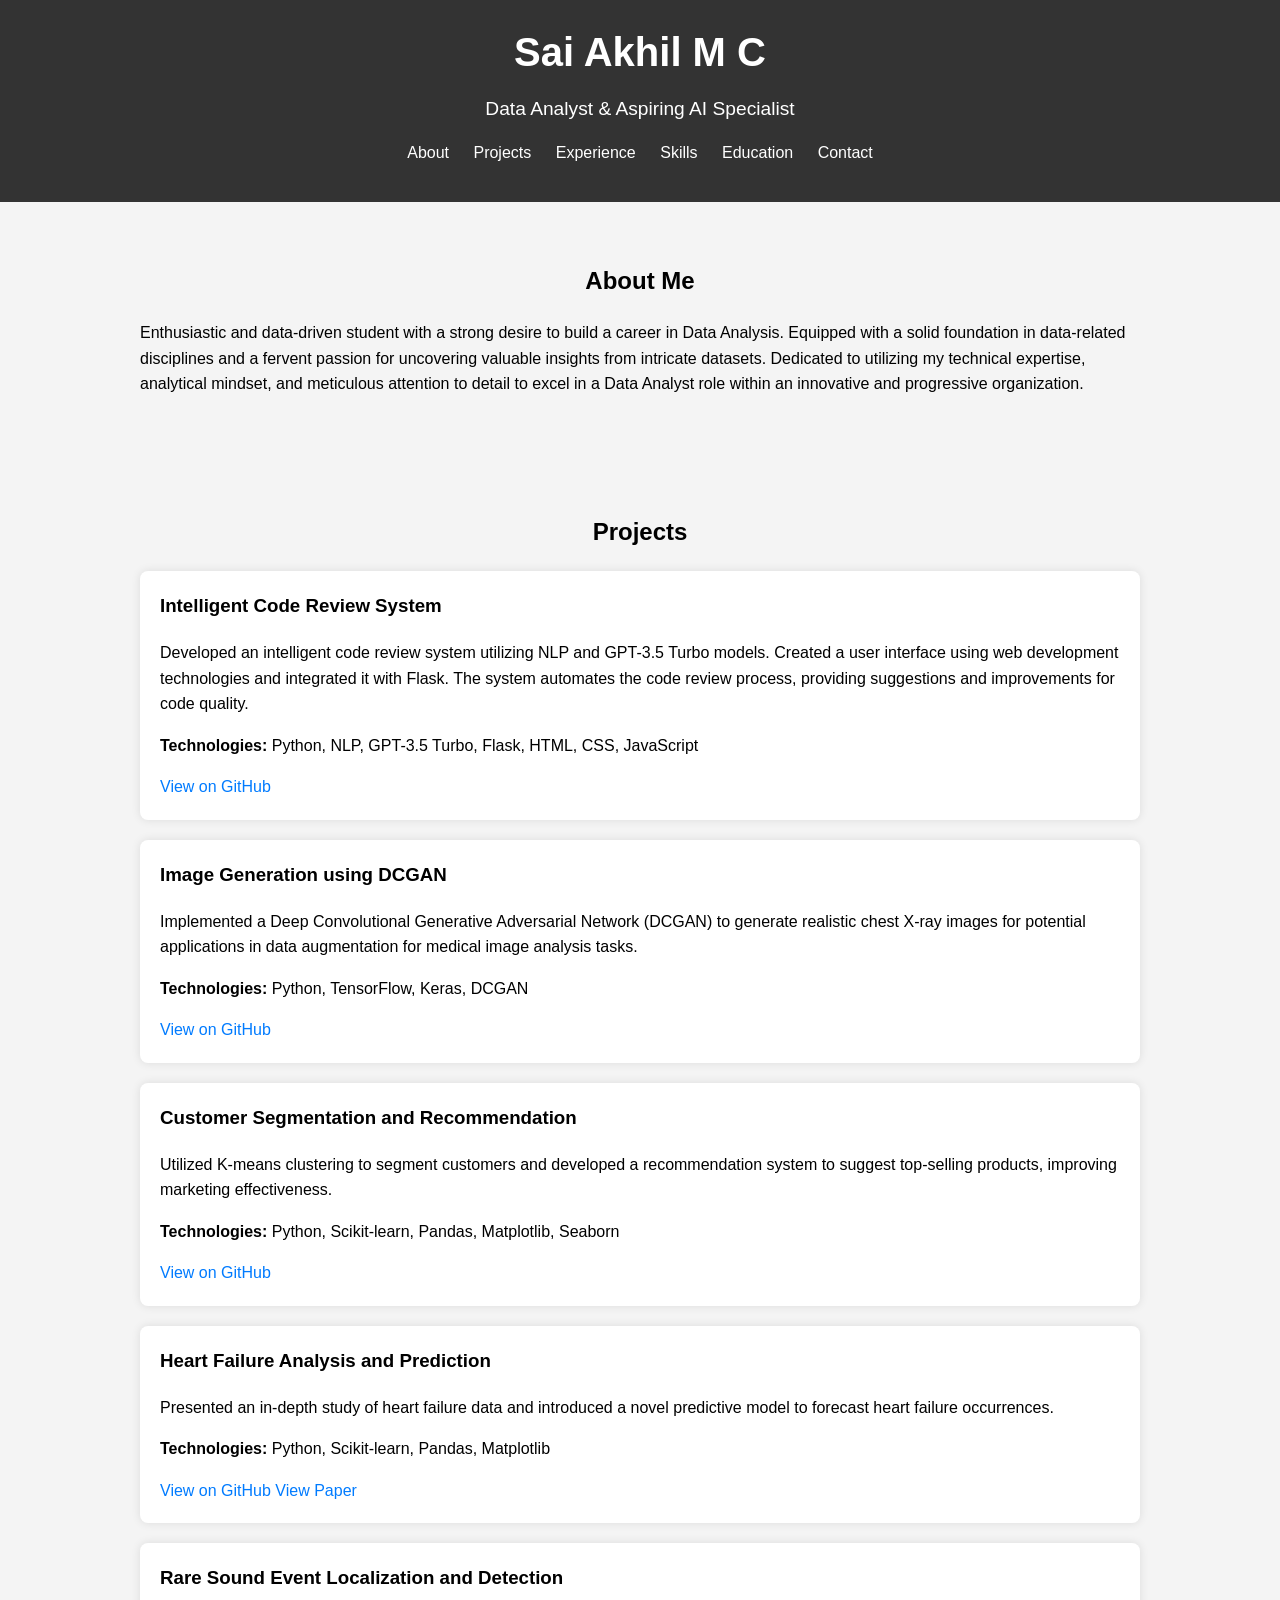
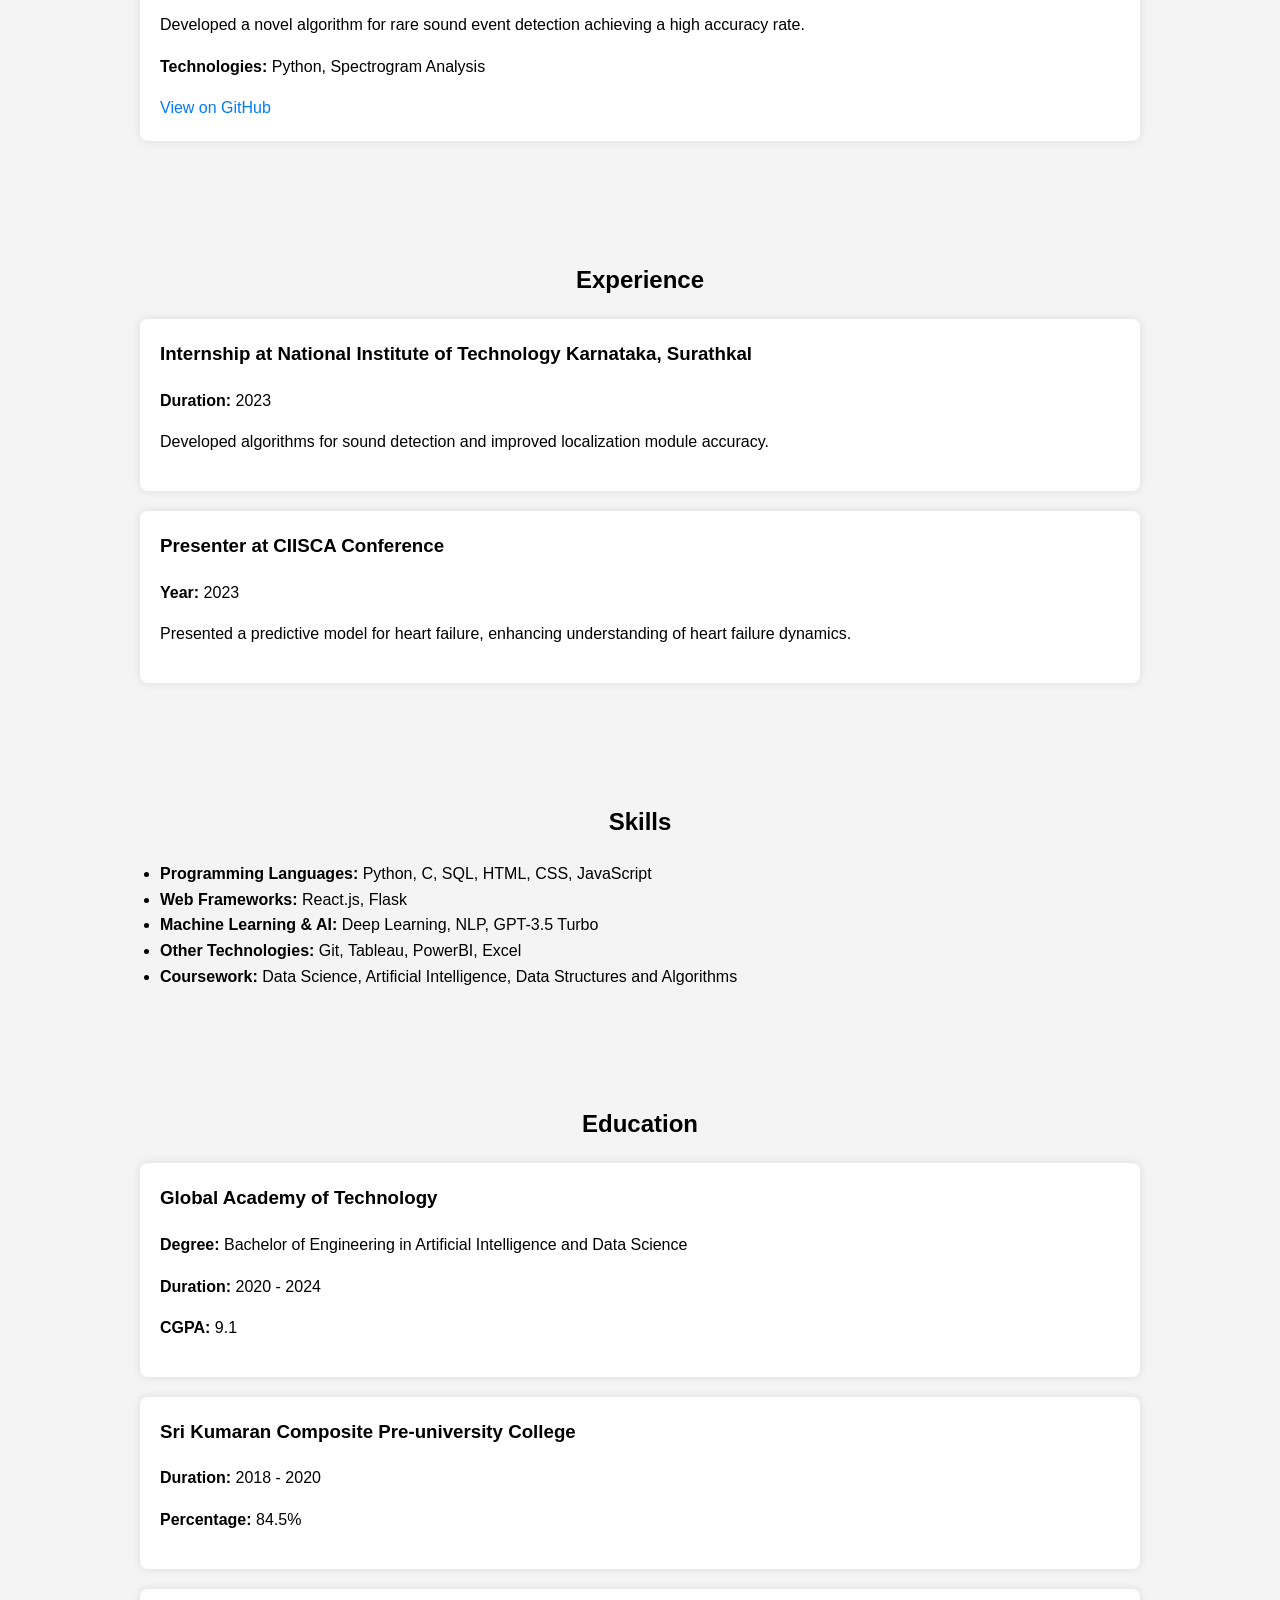
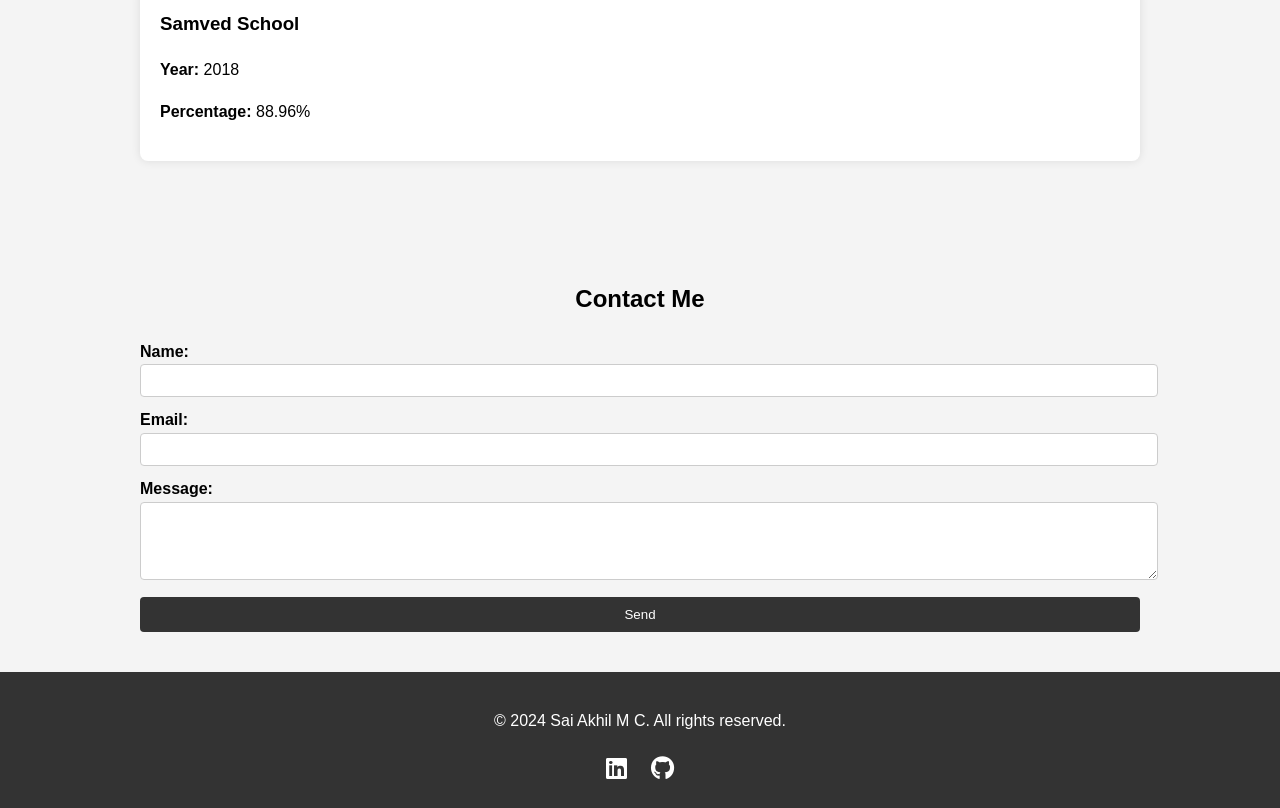
==== index.html @ 8c3ae1f4 "Update and rename port.html to index.html" ====
<!DOCTYPE html>
<html lang="en">
<head>
    <meta charset="UTF-8">
    <meta name="viewport" content="width=device-width, initial-scale=1.0">
    <title>Sai Akhil M C - Portfolio</title>
    <link rel="stylesheet" href="styles.css">
    <link rel="stylesheet" href="https://cdnjs.cloudflare.com/ajax/libs/font-awesome/6.0.0/css/all.min.css">
</head>
<body>
    <header>
        <div class="container">
            <h1>Sai Akhil M C</h1>
            <p>Data Analyst & Aspiring AI Specialist</p>
            <nav>
                <ul>
                    <li><a href="#about">About</a></li>
                    <li><a href="#projects">Projects</a></li>
                    <li><a href="#experience">Experience</a></li>
                    <li><a href="#skills">Skills</a></li>
                    <li><a href="#education">Education</a></li>
                    <li><a href="#contact">Contact</a></li>
                </ul>
            </nav>
        </div>
    </header>

    <section id="about" class="section">
        <div class="container">
            <h2>About Me</h2>
            <p>Enthusiastic and data-driven student with a strong desire to build a career in Data Analysis. Equipped with a solid foundation in data-related disciplines and a fervent passion for uncovering valuable insights from intricate datasets. Dedicated to utilizing my technical expertise, analytical mindset, and meticulous attention to detail to excel in a Data Analyst role within an innovative and progressive organization.</p>
        </div>
    </section>

    <section id="projects" class="section">
        <div class="container">
            <h2>Projects</h2>
            <div class="project">
                <h3>Intelligent Code Review System</h3>
                <p>Developed an intelligent code review system utilizing NLP and GPT-3.5 Turbo models. Created a user interface using web development technologies and integrated it with Flask. The system automates the code review process, providing suggestions and improvements for code quality.</p>
                <p><strong>Technologies:</strong> Python, NLP, GPT-3.5 Turbo, Flask, HTML, CSS, JavaScript</p>
                <a href="https://github.com/SaiAkhilMC/IntelligentCodeReviewSystem" target="_blank">View on GitHub</a>
            </div>
            <div class="project">
                <h3>Image Generation using DCGAN</h3>
                <p>Implemented a Deep Convolutional Generative Adversarial Network (DCGAN) to generate realistic chest X-ray images for potential applications in data augmentation for medical image analysis tasks.</p>
                <p><strong>Technologies:</strong> Python, TensorFlow, Keras, DCGAN</p>
                <a href="https://github.com/SaiAkhilMC/DC-GAN" target="_blank">View on GitHub</a>
            </div>
            <div class="project">
                <h3>Customer Segmentation and Recommendation</h3>
                <p>Utilized K-means clustering to segment customers and developed a recommendation system to suggest top-selling products, improving marketing effectiveness.</p>
                <p><strong>Technologies:</strong> Python, Scikit-learn, Pandas, Matplotlib, Seaborn</p>
                <a href="https://github.com/SaiAkhilMC/CustomerSegmentationAndRecommendation" target="_blank">View on GitHub</a>
            </div>
            <div class="project">
                <h3>Heart Failure Analysis and Prediction</h3>
                <p>Presented an in-depth study of heart failure data and introduced a novel predictive model to forecast heart failure occurrences.</p>
                <p><strong>Technologies:</strong> Python, Scikit-learn, Pandas, Matplotlib</p>
                <a href="https://github.com/SaiAkhilMC/HeartFailureUsingMachineLearningAlgorithms" target="_blank">View on GitHub</a>
                <a href="https://ieeexplore.ieee.org/abstract/document/10403563/" target="_blank">View Paper</a>
            </div>
            <div class="project">
                <h3>Rare Sound Event Localization and Detection</h3>
                <p>Developed a novel algorithm for rare sound event detection achieving a high accuracy rate.</p>
                <p><strong>Technologies:</strong> Python, Spectrogram Analysis</p>
                <a href="https://github.com/SaiAkhilMC/RareSoundEventLocalizationAndDetection" target="_blank">View on GitHub</a>
            </div>
        </div>
    </section>

    <section id="experience" class="section">
        <div class="container">
            <h2>Experience</h2>
            <div class="experience">
                <h3>Internship at National Institute of Technology Karnataka, Surathkal</h3>
                <p><strong>Duration:</strong> 2023</p>
                <p>Developed algorithms for sound detection and improved localization module accuracy.</p>
            </div>
            <div class="experience">
                <h3>Presenter at CIISCA Conference</h3>
                <p><strong>Year:</strong> 2023</p>
                <p>Presented a predictive model for heart failure, enhancing understanding of heart failure dynamics.</p>
            </div>
        </div>
    </section>

    <section id="skills" class="section">
        <div class="container">
            <h2>Skills</h2>
            <ul>
                <li><strong>Programming Languages:</strong> Python, C, SQL, HTML, CSS, JavaScript</li>
                <li><strong>Web Frameworks:</strong> React.js, Flask</li>
                <li><strong>Machine Learning & AI:</strong> Deep Learning, NLP, GPT-3.5 Turbo</li>
                <li><strong>Other Technologies:</strong> Git, Tableau, PowerBI, Excel</li>
                <li><strong>Coursework:</strong> Data Science, Artificial Intelligence, Data Structures and Algorithms</li>
            </ul>
        </div>
    </section>

    <section id="education" class="section">
        <div class="container">
            <h2>Education</h2>
            <div class="education">
                <h3>Global Academy of Technology</h3>
                <p><strong>Degree:</strong> Bachelor of Engineering in Artificial Intelligence and Data Science</p>
                <p><strong>Duration:</strong> 2020 - 2024</p>
                <p><strong>CGPA:</strong> 9.1</p>
            </div>
            <div class="education">
                <h3>Sri Kumaran Composite Pre-university College</h3>
                <p><strong>Duration:</strong> 2018 - 2020</p>
                <p><strong>Percentage:</strong> 84.5%</p>
            </div>
            <div class="education">
                <h3>Samved School</h3>
                <p><strong>Year:</strong> 2018</p>
                <p><strong>Percentage:</strong> 88.96%</p>
            </div>
        </div>
    </section>

    <section id="contact" class="section">
        <div class="container">
            <h2>Contact Me</h2>
            <form action="mailto:saiakhil1ga20ad039@gmail.com" method="POST" enctype="text/plain">
                <div>
                    <label for="name">Name:</label>
                    <input type="text" id="name" name="name" required>
                </div>
                <div>
                    <label for="email">Email:</label>
                    <input type="email" id="email" name="email" required>
                </div>
                <div>
                    <label for="message">Message:</label>
                    <textarea id="message" name="message" rows="4" required></textarea>
                </div>
                <button type="submit">Send</button>
            </form>
        </div>
    </section>

    <footer>
        <div class="container">
            <p>&copy; 2024 Sai Akhil M C. All rights reserved.</p>
            <div class="social-links">
                <a href="https://www.linkedin.com/in/sai-akhil-mc" target="_blank"><i class="fab fa-linkedin"></i></a>
                <a href="https://github.com/SaiAkhilMC" target="_blank"><i class="fab fa-github"></i></a>
            </div>
        </div>
    </footer>
</body>
</html>
---- styles.css ----
body {
    font-family: Arial, sans-serif;
    line-height: 1.6;
    margin: 0;
    padding: 0;
}

header {
    background: #333;
    color: #fff;
    padding: 20px 0;
    text-align: center;
}

header h1 {
    margin: 0;
    font-size: 2.5em;
}

header p {
    margin: 0.5em 0 0;
    font-size: 1.2em;
}

nav ul {
    list-style: none;
    padding: 0;
}

nav ul li {
    display: inline;
    margin: 0 10px;
}

nav ul li a {
    color: #fff;
    text-decoration: none;
}

nav ul li a:hover {
    text-decoration: underline;
}

.section {
    padding: 40px 0;
    background: #f4f4f4;
}

.container {
    width: 80%;
    max-width: 1000px;
    margin: 0 auto;
}

h2 {
    text-align: center;
    margin-bottom: 20px;
}

.project, .experience, .education {
    background: #fff;
    padding: 20px;
    margin-bottom: 20px;
    border-radius: 8px;
    box-shadow: 0 0 10px rgba(0, 0, 0, 0.1);
}

.project h3, .experience h3, .education h3 {
    margin-top: 0;
}

.project a, .experience a, .education a {
    color: #007bff;
    text-decoration: none;
}

.project a:hover, .experience a:hover, .education a:hover {
    text-decoration: underline;
}

ul {
    list-style: disc;
    padding-left: 20px;
}

form {
    display: flex;
    flex-direction: column;
}

form div {
    margin-bottom: 10px;
}

form label {
    font-weight: bold;
}

form input, form textarea {
    padding: 8px;
    border-radius: 4px;
    border: 1px solid #ccc;
    width: 100%;
}

form button {
    padding: 10px;
    background: #333;
    color: #fff;
    border: none;
    border-radius: 4px;
    cursor: pointer;
}

form button:hover {
    background: #555;
}

footer {
    background: #333;
    color: #fff;
    text-align: center;
    padding: 20px 0;
}

.social-links a {
    color: #fff;
    margin: 0 10px;
    text-decoration: none;
    font-size: 1.5em;
}

.social-links a:hover {
    color: #007bff;
}
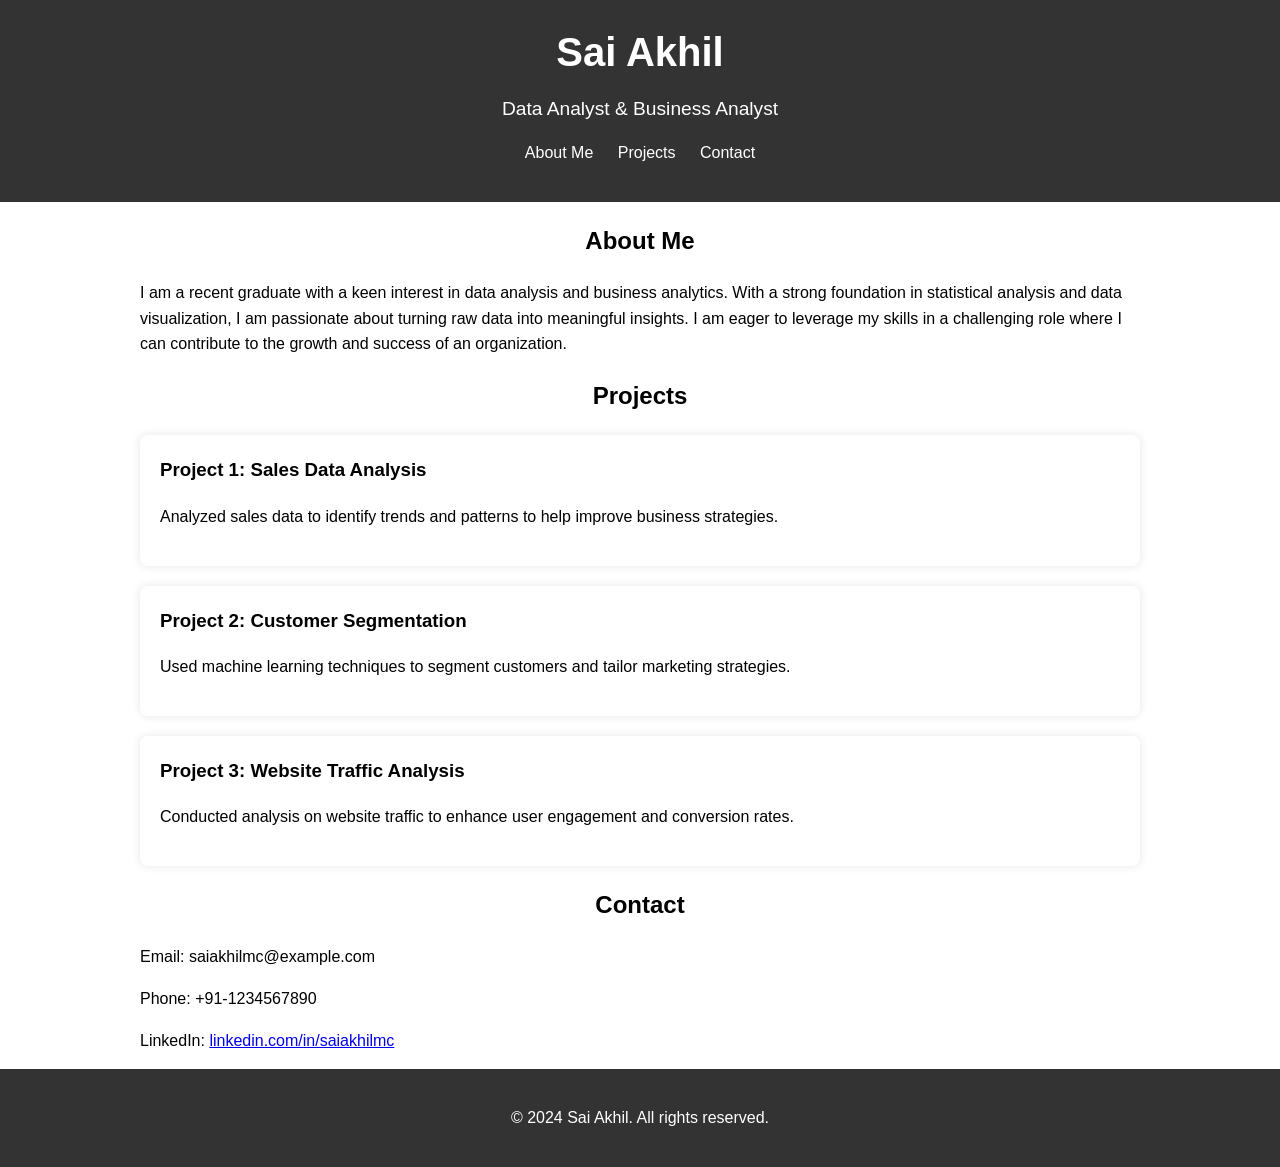
==== commit 14242866: "Update index.html" ====
--- a/index.html
+++ b/index.html
@@ -3,151 +3,73 @@
 <head>
     <meta charset="UTF-8">
     <meta name="viewport" content="width=device-width, initial-scale=1.0">
-    <title>Sai Akhil M C - Portfolio</title>
+    <title>Sai Akhil's Portfolio</title>
     <link rel="stylesheet" href="styles.css">
-    <link rel="stylesheet" href="https://cdnjs.cloudflare.com/ajax/libs/font-awesome/6.0.0/css/all.min.css">
+    <!-- Include Google Fonts -->
+    <link href="https://fonts.googleapis.com/css2?family=Roboto:wght@400;700&display=swap" rel="stylesheet">
 </head>
 <body>
     <header>
         <div class="container">
-            <h1>Sai Akhil M C</h1>
-            <p>Data Analyst & Aspiring AI Specialist</p>
+            <h1>Sai Akhil</h1>
+            <p>Data Analyst & Business Analyst</p>
             <nav>
                 <ul>
-                    <li><a href="#about">About</a></li>
+                    <li><a href="#about">About Me</a></li>
                     <li><a href="#projects">Projects</a></li>
-                    <li><a href="#experience">Experience</a></li>
-                    <li><a href="#skills">Skills</a></li>
-                    <li><a href="#education">Education</a></li>
                     <li><a href="#contact">Contact</a></li>
                 </ul>
             </nav>
         </div>
     </header>
 
-    <section id="about" class="section">
+    <section id="about" class="about-section">
         <div class="container">
             <h2>About Me</h2>
-            <p>Enthusiastic and data-driven student with a strong desire to build a career in Data Analysis. Equipped with a solid foundation in data-related disciplines and a fervent passion for uncovering valuable insights from intricate datasets. Dedicated to utilizing my technical expertise, analytical mindset, and meticulous attention to detail to excel in a Data Analyst role within an innovative and progressive organization.</p>
+            <p>
+                I am a recent graduate with a keen interest in data analysis and business analytics. With a strong foundation in statistical analysis and data visualization, I am passionate about turning raw data into meaningful insights. I am eager to leverage my skills in a challenging role where I can contribute to the growth and success of an organization.
+            </p>
         </div>
     </section>
 
-    <section id="projects" class="section">
+    <section id="projects" class="projects-section">
         <div class="container">
             <h2>Projects</h2>
-            <div class="project">
-                <h3>Intelligent Code Review System</h3>
-                <p>Developed an intelligent code review system utilizing NLP and GPT-3.5 Turbo models. Created a user interface using web development technologies and integrated it with Flask. The system automates the code review process, providing suggestions and improvements for code quality.</p>
-                <p><strong>Technologies:</strong> Python, NLP, GPT-3.5 Turbo, Flask, HTML, CSS, JavaScript</p>
-                <a href="https://github.com/SaiAkhilMC/IntelligentCodeReviewSystem" target="_blank">View on GitHub</a>
-            </div>
-            <div class="project">
-                <h3>Image Generation using DCGAN</h3>
-                <p>Implemented a Deep Convolutional Generative Adversarial Network (DCGAN) to generate realistic chest X-ray images for potential applications in data augmentation for medical image analysis tasks.</p>
-                <p><strong>Technologies:</strong> Python, TensorFlow, Keras, DCGAN</p>
-                <a href="https://github.com/SaiAkhilMC/DC-GAN" target="_blank">View on GitHub</a>
-            </div>
-            <div class="project">
-                <h3>Customer Segmentation and Recommendation</h3>
-                <p>Utilized K-means clustering to segment customers and developed a recommendation system to suggest top-selling products, improving marketing effectiveness.</p>
-                <p><strong>Technologies:</strong> Python, Scikit-learn, Pandas, Matplotlib, Seaborn</p>
-                <a href="https://github.com/SaiAkhilMC/CustomerSegmentationAndRecommendation" target="_blank">View on GitHub</a>
-            </div>
-            <div class="project">
-                <h3>Heart Failure Analysis and Prediction</h3>
-                <p>Presented an in-depth study of heart failure data and introduced a novel predictive model to forecast heart failure occurrences.</p>
-                <p><strong>Technologies:</strong> Python, Scikit-learn, Pandas, Matplotlib</p>
-                <a href="https://github.com/SaiAkhilMC/HeartFailureUsingMachineLearningAlgorithms" target="_blank">View on GitHub</a>
-                <a href="https://ieeexplore.ieee.org/abstract/document/10403563/" target="_blank">View Paper</a>
-            </div>
-            <div class="project">
-                <h3>Rare Sound Event Localization and Detection</h3>
-                <p>Developed a novel algorithm for rare sound event detection achieving a high accuracy rate.</p>
-                <p><strong>Technologies:</strong> Python, Spectrogram Analysis</p>
-                <a href="https://github.com/SaiAkhilMC/RareSoundEventLocalizationAndDetection" target="_blank">View on GitHub</a>
+            <div class="project-list">
+                <div class="project">
+                    <h3>Project 1: Sales Data Analysis</h3>
+                    <p>
+                        Analyzed sales data to identify trends and patterns to help improve business strategies.
+                    </p>
+                </div>
+                <div class="project">
+                    <h3>Project 2: Customer Segmentation</h3>
+                    <p>
+                        Used machine learning techniques to segment customers and tailor marketing strategies.
+                    </p>
+                </div>
+                <div class="project">
+                    <h3>Project 3: Website Traffic Analysis</h3>
+                    <p>
+                        Conducted analysis on website traffic to enhance user engagement and conversion rates.
+                    </p>
+                </div>
             </div>
         </div>
     </section>
 
-    <section id="experience" class="section">
+    <section id="contact" class="contact-section">
         <div class="container">
-            <h2>Experience</h2>
-            <div class="experience">
-                <h3>Internship at National Institute of Technology Karnataka, Surathkal</h3>
-                <p><strong>Duration:</strong> 2023</p>
-                <p>Developed algorithms for sound detection and improved localization module accuracy.</p>
-            </div>
-            <div class="experience">
-                <h3>Presenter at CIISCA Conference</h3>
-                <p><strong>Year:</strong> 2023</p>
-                <p>Presented a predictive model for heart failure, enhancing understanding of heart failure dynamics.</p>
-            </div>
-        </div>
-    </section>
-
-    <section id="skills" class="section">
-        <div class="container">
-            <h2>Skills</h2>
-            <ul>
-                <li><strong>Programming Languages:</strong> Python, C, SQL, HTML, CSS, JavaScript</li>
-                <li><strong>Web Frameworks:</strong> React.js, Flask</li>
-                <li><strong>Machine Learning & AI:</strong> Deep Learning, NLP, GPT-3.5 Turbo</li>
-                <li><strong>Other Technologies:</strong> Git, Tableau, PowerBI, Excel</li>
-                <li><strong>Coursework:</strong> Data Science, Artificial Intelligence, Data Structures and Algorithms</li>
-            </ul>
-        </div>
-    </section>
-
-    <section id="education" class="section">
-        <div class="container">
-            <h2>Education</h2>
-            <div class="education">
-                <h3>Global Academy of Technology</h3>
-                <p><strong>Degree:</strong> Bachelor of Engineering in Artificial Intelligence and Data Science</p>
-                <p><strong>Duration:</strong> 2020 - 2024</p>
-                <p><strong>CGPA:</strong> 9.1</p>
-            </div>
-            <div class="education">
-                <h3>Sri Kumaran Composite Pre-university College</h3>
-                <p><strong>Duration:</strong> 2018 - 2020</p>
-                <p><strong>Percentage:</strong> 84.5%</p>
-            </div>
-            <div class="education">
-                <h3>Samved School</h3>
-                <p><strong>Year:</strong> 2018</p>
-                <p><strong>Percentage:</strong> 88.96%</p>
-            </div>
-        </div>
-    </section>
-
-    <section id="contact" class="section">
-        <div class="container">
-            <h2>Contact Me</h2>
-            <form action="mailto:saiakhil1ga20ad039@gmail.com" method="POST" enctype="text/plain">
-                <div>
-                    <label for="name">Name:</label>
-                    <input type="text" id="name" name="name" required>
-                </div>
-                <div>
-                    <label for="email">Email:</label>
-                    <input type="email" id="email" name="email" required>
-                </div>
-                <div>
-                    <label for="message">Message:</label>
-                    <textarea id="message" name="message" rows="4" required></textarea>
-                </div>
-                <button type="submit">Send</button>
-            </form>
+            <h2>Contact</h2>
+            <p>Email: saiakhilmc@example.com</p>
+            <p>Phone: +91-1234567890</p>
+            <p>LinkedIn: <a href="https://www.linkedin.com/in/saiakhilmc" target="_blank">linkedin.com/in/saiakhilmc</a></p>
         </div>
     </section>
 
     <footer>
         <div class="container">
-            <p>&copy; 2024 Sai Akhil M C. All rights reserved.</p>
-            <div class="social-links">
-                <a href="https://www.linkedin.com/in/sai-akhil-mc" target="_blank"><i class="fab fa-linkedin"></i></a>
-                <a href="https://github.com/SaiAkhilMC" target="_blank"><i class="fab fa-github"></i></a>
-            </div>
+            <p>&copy; 2024 Sai Akhil. All rights reserved.</p>
         </div>
     </footer>
 </body>
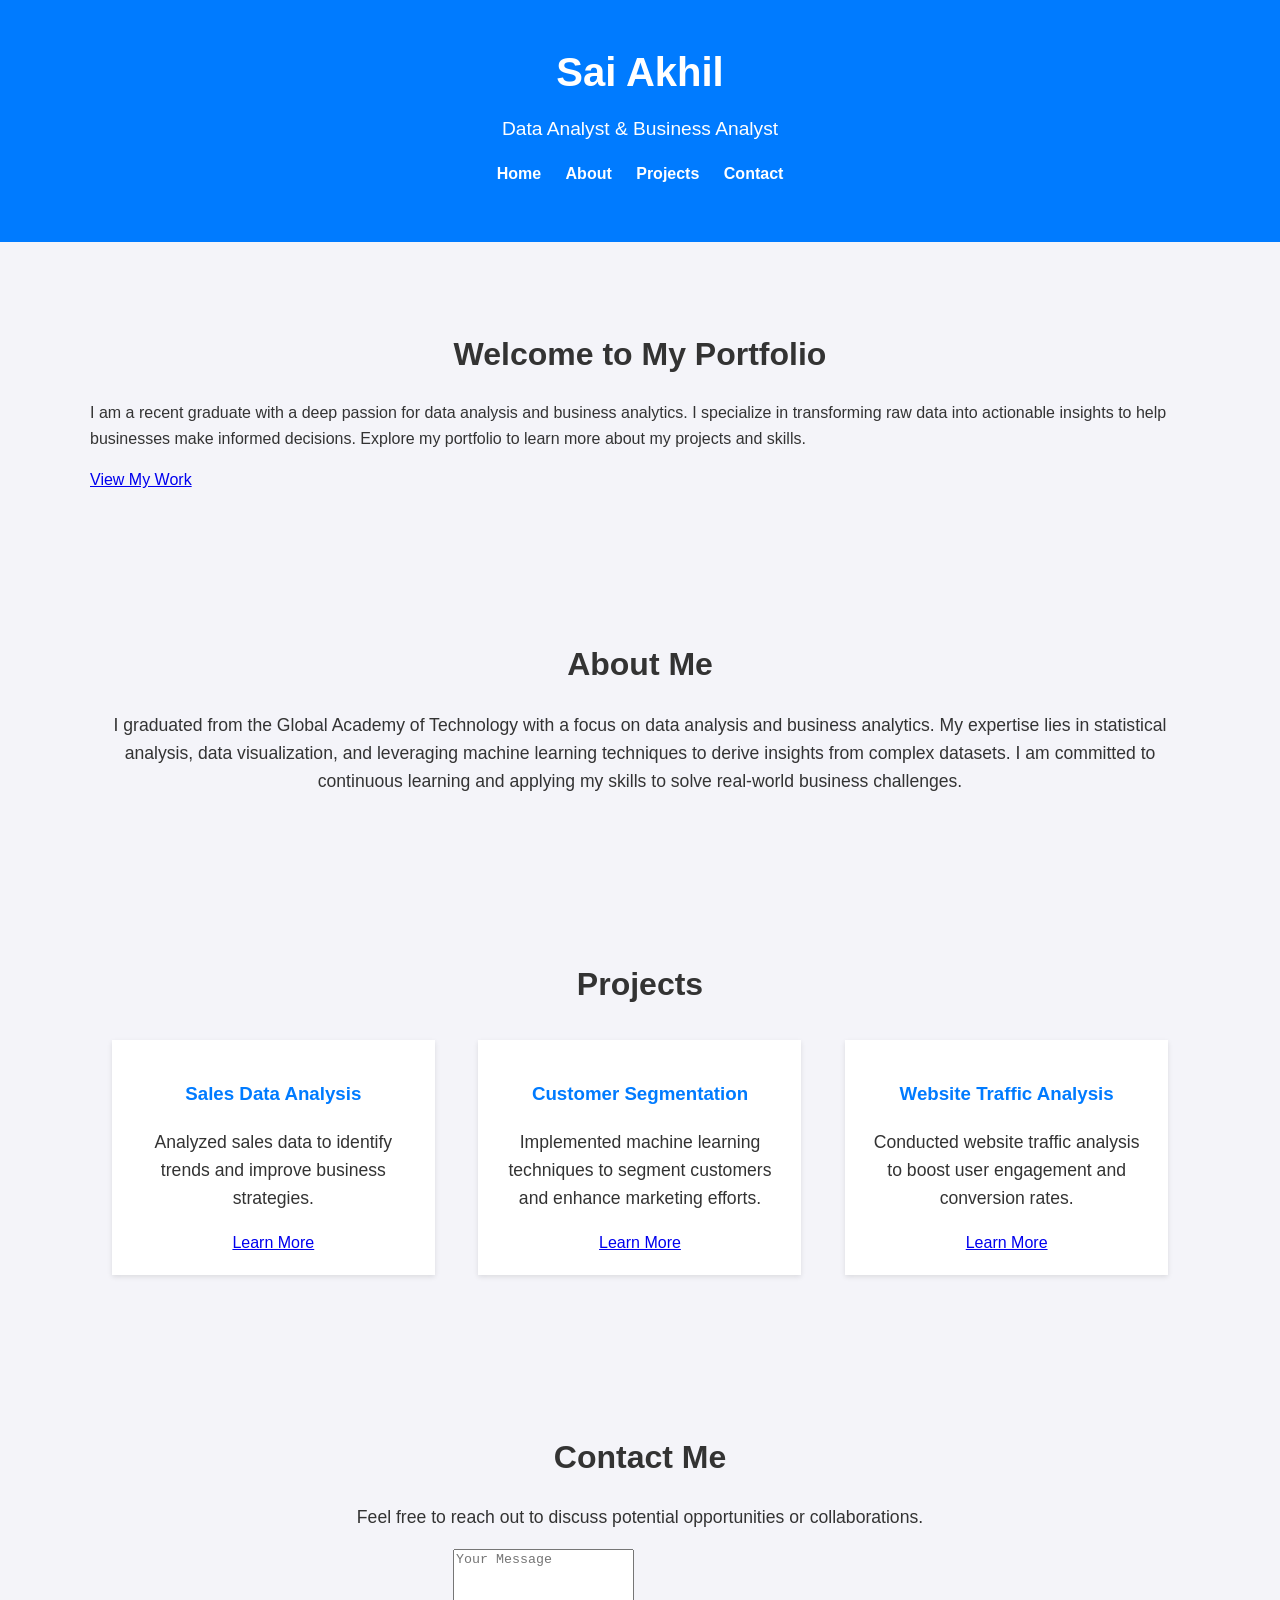
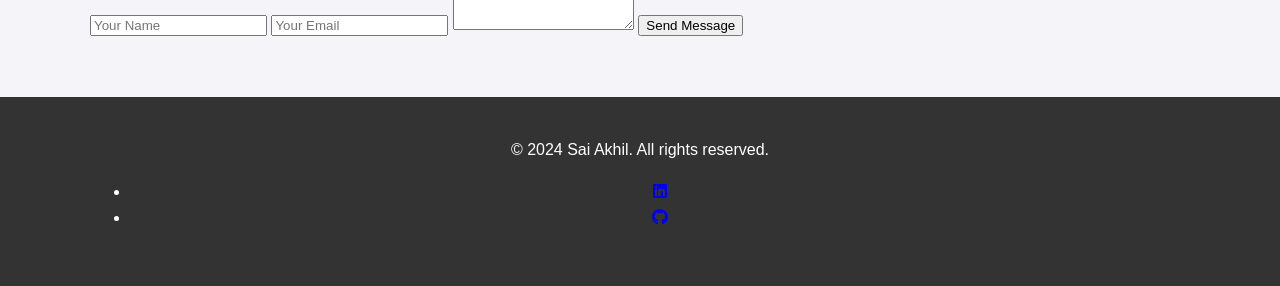
==== commit c90ed889: "Update index.html" ====
--- a/index.html
+++ b/index.html
@@ -3,19 +3,24 @@
 <head>
     <meta charset="UTF-8">
     <meta name="viewport" content="width=device-width, initial-scale=1.0">
-    <title>Sai Akhil's Portfolio</title>
+    <title>Sai Akhil - Data Analyst Portfolio</title>
     <link rel="stylesheet" href="styles.css">
-    <!-- Include Google Fonts -->
+    <!-- Google Fonts -->
     <link href="https://fonts.googleapis.com/css2?family=Roboto:wght@400;700&display=swap" rel="stylesheet">
+    <!-- Font Awesome for icons -->
+    <link rel="stylesheet" href="https://cdnjs.cloudflare.com/ajax/libs/font-awesome/6.0.0-beta3/css/all.min.css">
 </head>
 <body>
     <header>
         <div class="container">
-            <h1>Sai Akhil</h1>
-            <p>Data Analyst & Business Analyst</p>
+            <div class="logo">
+                <h1>Sai Akhil</h1>
+                <p>Data Analyst & Business Analyst</p>
+            </div>
             <nav>
                 <ul>
-                    <li><a href="#about">About Me</a></li>
+                    <li><a href="#home">Home</a></li>
+                    <li><a href="#about">About</a></li>
                     <li><a href="#projects">Projects</a></li>
                     <li><a href="#contact">Contact</a></li>
                 </ul>
@@ -23,11 +28,21 @@
         </div>
     </header>
 
+    <section id="home" class="home-section">
+        <div class="container">
+            <h2>Welcome to My Portfolio</h2>
+            <p>
+                I am a recent graduate with a deep passion for data analysis and business analytics. I specialize in transforming raw data into actionable insights to help businesses make informed decisions. Explore my portfolio to learn more about my projects and skills.
+            </p>
+            <a href="#projects" class="btn">View My Work</a>
+        </div>
+    </section>
+
     <section id="about" class="about-section">
         <div class="container">
             <h2>About Me</h2>
             <p>
-                I am a recent graduate with a keen interest in data analysis and business analytics. With a strong foundation in statistical analysis and data visualization, I am passionate about turning raw data into meaningful insights. I am eager to leverage my skills in a challenging role where I can contribute to the growth and success of an organization.
+                I graduated from the Global Academy of Technology with a focus on data analysis and business analytics. My expertise lies in statistical analysis, data visualization, and leveraging machine learning techniques to derive insights from complex datasets. I am committed to continuous learning and applying my skills to solve real-world business challenges.
             </p>
         </div>
     </section>
@@ -37,22 +52,25 @@
             <h2>Projects</h2>
             <div class="project-list">
                 <div class="project">
-                    <h3>Project 1: Sales Data Analysis</h3>
+                    <h3>Sales Data Analysis</h3>
                     <p>
-                        Analyzed sales data to identify trends and patterns to help improve business strategies.
+                        Analyzed sales data to identify trends and improve business strategies.
                     </p>
+                    <a href="#" class="project-link">Learn More</a>
                 </div>
                 <div class="project">
-                    <h3>Project 2: Customer Segmentation</h3>
+                    <h3>Customer Segmentation</h3>
                     <p>
-                        Used machine learning techniques to segment customers and tailor marketing strategies.
+                        Implemented machine learning techniques to segment customers and enhance marketing efforts.
                     </p>
+                    <a href="#" class="project-link">Learn More</a>
                 </div>
                 <div class="project">
-                    <h3>Project 3: Website Traffic Analysis</h3>
+                    <h3>Website Traffic Analysis</h3>
                     <p>
-                        Conducted analysis on website traffic to enhance user engagement and conversion rates.
+                        Conducted website traffic analysis to boost user engagement and conversion rates.
                     </p>
+                    <a href="#" class="project-link">Learn More</a>
                 </div>
             </div>
         </div>
@@ -60,16 +78,25 @@
 
     <section id="contact" class="contact-section">
         <div class="container">
-            <h2>Contact</h2>
-            <p>Email: saiakhilmc@example.com</p>
-            <p>Phone: +91-1234567890</p>
-            <p>LinkedIn: <a href="https://www.linkedin.com/in/saiakhilmc" target="_blank">linkedin.com/in/saiakhilmc</a></p>
+            <h2>Contact Me</h2>
+            <p>Feel free to reach out to discuss potential opportunities or collaborations.</p>
+            <form action="#" method="post">
+                <input type="text" name="name" placeholder="Your Name" required>
+                <input type="email" name="email" placeholder="Your Email" required>
+                <textarea name="message" placeholder="Your Message" rows="5" required></textarea>
+                <button type="submit" class="btn">Send Message</button>
+            </form>
         </div>
     </section>
 
     <footer>
         <div class="container">
             <p>&copy; 2024 Sai Akhil. All rights reserved.</p>
+            <ul class="social-links">
+                <li><a href="https://www.linkedin.com/in/saiakhilmc" target="_blank"><i class="fab fa-linkedin"></i></a></li>
+                <li><a href="https://github.com/your-username" target="_blank"><i class="fab fa-github"></i></a></li>
+                <!-- Add other social media links as needed -->
+            </ul>
         </div>
     </footer>
 </body>
--- a/styles.css
+++ b/styles.css
@@ -1,25 +1,35 @@
+/* Global Styles */
 body {
-    font-family: Arial, sans-serif;
+    font-family: 'Roboto', sans-serif;
     line-height: 1.6;
     margin: 0;
     padding: 0;
+    color: #333;
+    background-color: #f4f4f9;
 }
 
+.container {
+    max-width: 1100px;
+    margin: 0 auto;
+    padding: 20px;
+}
+
+/* Header Styles */
 header {
-    background: #333;
+    background-color: #007bff;
     color: #fff;
     padding: 20px 0;
     text-align: center;
 }
 
 header h1 {
+    font-size: 2.5em;
     margin: 0;
-    font-size: 2.5em;
 }
 
 header p {
-    margin: 0.5em 0 0;
     font-size: 1.2em;
+    margin: 10px 0 0;
 }
 
 nav ul {
@@ -35,101 +45,73 @@
 nav ul li a {
     color: #fff;
     text-decoration: none;
+    font-weight: bold;
 }
 
 nav ul li a:hover {
     text-decoration: underline;
 }
 
-.section {
+/* Section Styles */
+section {
     padding: 40px 0;
-    background: #f4f4f4;
 }
 
-.container {
-    width: 80%;
-    max-width: 1000px;
-    margin: 0 auto;
-}
-
-h2 {
+section h2 {
+    font-size: 2em;
     text-align: center;
     margin-bottom: 20px;
 }
 
-.project, .experience, .education {
-    background: #fff;
-    padding: 20px;
-    margin-bottom: 20px;
-    border-radius: 8px;
-    box-shadow: 0 0 10px rgba(0, 0, 0, 0.1);
+.about-section p, .projects-section .project p {
+    text-align: center;
+    font-size: 1.1em;
 }
 
-.project h3, .experience h3, .education h3 {
-    margin-top: 0;
+/* Project Styles */
+.project-list {
+    display: flex;
+    flex-wrap: wrap;
+    justify-content: space-around;
 }
 
-.project a, .experience a, .education a {
+.project {
+    background-color: #fff;
+    padding: 20px;
+    margin: 10px;
+    box-shadow: 0 2px 5px rgba(0,0,0,0.1);
+    width: calc(33% - 40px);
+    box-sizing: border-box;
+    text-align: center;
+}
+
+.project h3 {
+    color: #007bff;
+}
+
+/* Contact Section Styles */
+.contact-section p {
+    text-align: center;
+    font-size: 1.1em;
+}
+
+.contact-section a {
     color: #007bff;
     text-decoration: none;
 }
 
-.project a:hover, .experience a:hover, .education a:hover {
+.contact-section a:hover {
     text-decoration: underline;
 }
 
-ul {
-    list-style: disc;
-    padding-left: 20px;
-}
-
-form {
-    display: flex;
-    flex-direction: column;
-}
-
-form div {
-    margin-bottom: 10px;
-}
-
-form label {
-    font-weight: bold;
-}
-
-form input, form textarea {
-    padding: 8px;
-    border-radius: 4px;
-    border: 1px solid #ccc;
-    width: 100%;
-}
-
-form button {
-    padding: 10px;
-    background: #333;
-    color: #fff;
-    border: none;
-    border-radius: 4px;
-    cursor: pointer;
-}
-
-form button:hover {
-    background: #555;
-}
-
+/* Footer Styles */
 footer {
-    background: #333;
+    background-color: #333;
     color: #fff;
     text-align: center;
     padding: 20px 0;
 }
 
-.social-links a {
-    color: #fff;
-    margin: 0 10px;
-    text-decoration: none;
-    font-size: 1.5em;
+footer p {
+    margin: 0;
 }
-
-.social-links a:hover {
-    color: #007bff;
-}
